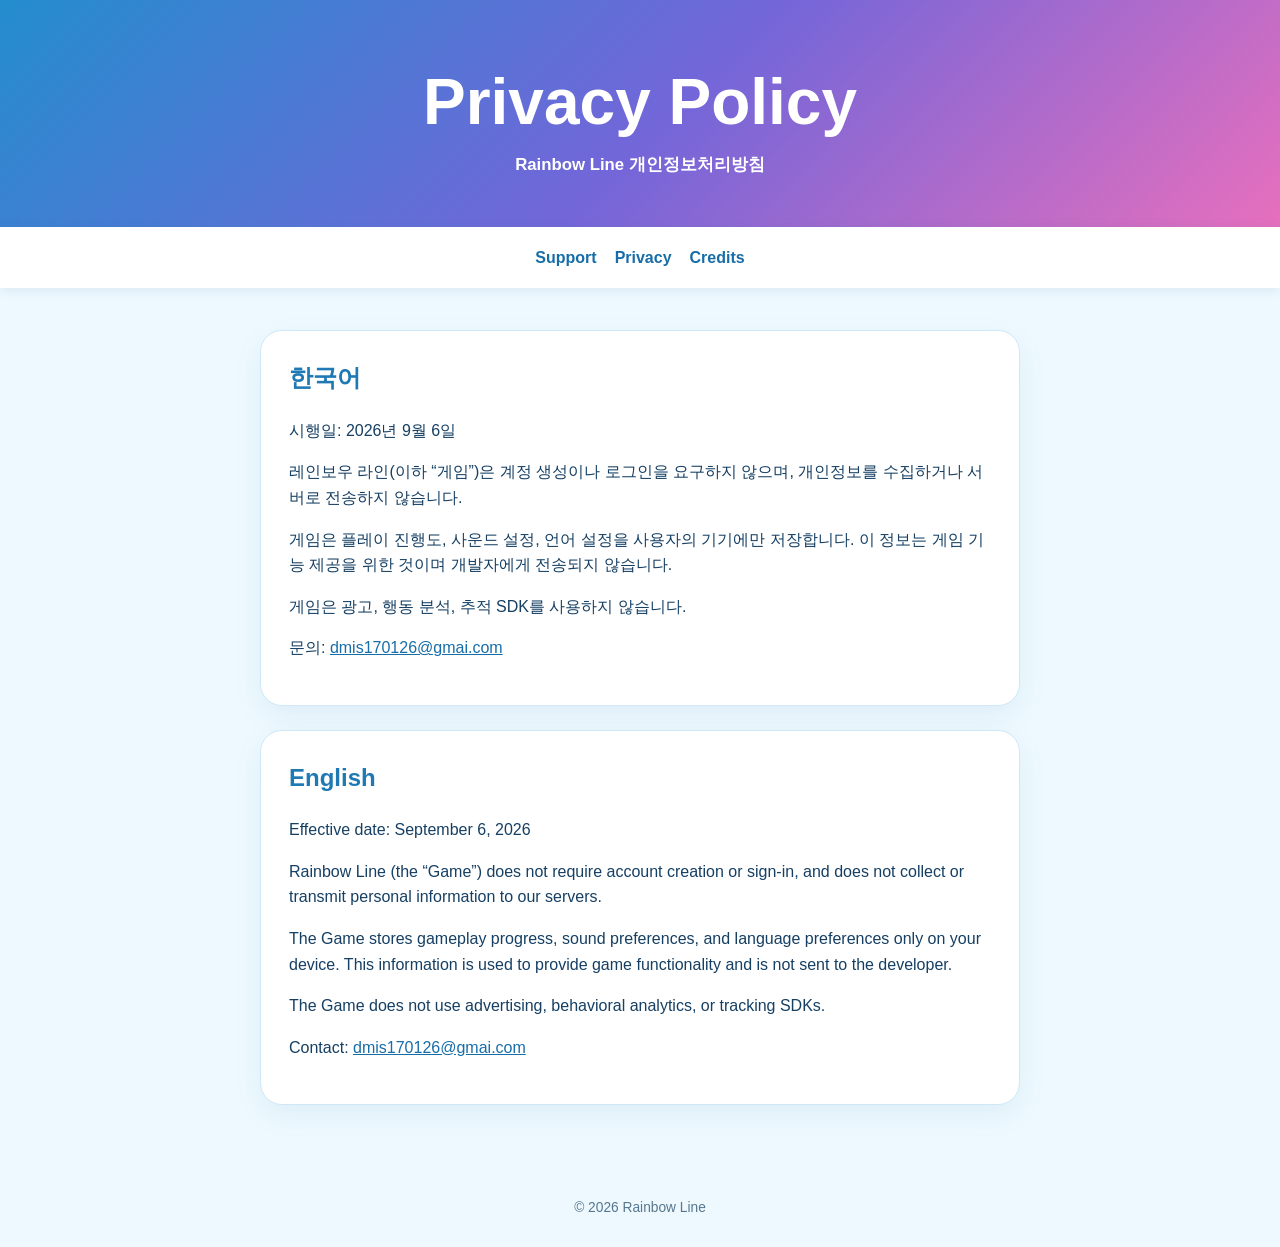
==== privacy/index.html @ c24e97aa "Add Rainbow Line support pages" ====
<!doctype html>
<html lang="ko">
  <head>
    <meta charset="UTF-8" />
    <meta name="viewport" content="width=device-width, initial-scale=1" />
    <title>Rainbow Line Privacy Policy</title>
    <link rel="stylesheet" href="/styles.css" />
  </head>
  <body>
    <header class="hero"><h1>Privacy Policy</h1><p>Rainbow Line 개인정보처리방침</p></header>
    <nav><a href="/">Support</a><a href="/privacy/">Privacy</a><a href="/credits/">Credits</a></nav>
    <main>
      <section>
        <h2>한국어</h2>
        <p>시행일: 2026년 9월 6일</p>
        <p>레인보우 라인(이하 “게임”)은 계정 생성이나 로그인을 요구하지 않으며, 개인정보를 수집하거나 서버로 전송하지 않습니다.</p>
        <p>게임은 플레이 진행도, 사운드 설정, 언어 설정을 사용자의 기기에만 저장합니다. 이 정보는 게임 기능 제공을 위한 것이며 개발자에게 전송되지 않습니다.</p>
        <p>게임은 광고, 행동 분석, 추적 SDK를 사용하지 않습니다.</p>
        <p>문의: <a href="mailto:dmis170126@gmai.com">dmis170126@gmai.com</a></p>
      </section>
      <section>
        <h2>English</h2>
        <p>Effective date: September 6, 2026</p>
        <p>Rainbow Line (the “Game”) does not require account creation or sign-in, and does not collect or transmit personal information to our servers.</p>
        <p>The Game stores gameplay progress, sound preferences, and language preferences only on your device. This information is used to provide game functionality and is not sent to the developer.</p>
        <p>The Game does not use advertising, behavioral analytics, or tracking SDKs.</p>
        <p>Contact: <a href="mailto:dmis170126@gmai.com">dmis170126@gmai.com</a></p>
      </section>
    </main>
    <footer>© 2026 Rainbow Line</footer>
  </body>
</html>
---- styles.css ----
:root {
  color-scheme: light;
  font-family: -apple-system, BlinkMacSystemFont, "Segoe UI", sans-serif;
  color: #153f63;
  background: #eef9ff;
}

* { box-sizing: border-box; }
body { min-width: 320px; margin: 0; line-height: 1.6; }
a { color: #176da8; }
.hero { padding: 70px 24px 48px; color: #fff; text-align: center; background: linear-gradient(135deg, #238dce, #7366d9 52%, #e76fbd); }
.hero h1 { margin: 0; font-size: clamp(2.2rem, 8vw, 4rem); line-height: 1; }
.hero p { max-width: 580px; margin: 18px auto 0; font-size: 1.05rem; font-weight: 600; }
nav { display: flex; justify-content: center; gap: 18px; padding: 18px 20px; background: #fff; box-shadow: 0 2px 12px rgba(39, 107, 151, .12); }
nav a { font-weight: 800; text-decoration: none; }
main { width: min(100% - 40px, 760px); margin: 42px auto 64px; }
section { margin: 24px 0; padding: 28px; border: 1px solid #cfe8f7; border-radius: 22px; background: #fff; box-shadow: 0 10px 28px rgba(43, 109, 155, .08); }
h2 { margin-top: 0; color: #1f79b4; }
.contact { display: inline-block; padding: 12px 17px; border-radius: 12px; color: #fff; font-weight: 800; text-decoration: none; background: #268fd1; }
.note { color: #507a99; font-size: .92rem; }
.credit-list { padding: 0; list-style: none; }
.credit-list li { padding: 13px 0; border-bottom: 1px solid #dcecf6; }
.credit-list strong, .credit-list span { display: block; }
.credit-list span { color: #5b7d95; font-size: .92rem; }
footer { padding: 28px; color: #56778e; text-align: center; font-size: .86rem; }
@media (max-width: 520px) { .hero { padding-top: 55px; } section { padding: 22px; } }
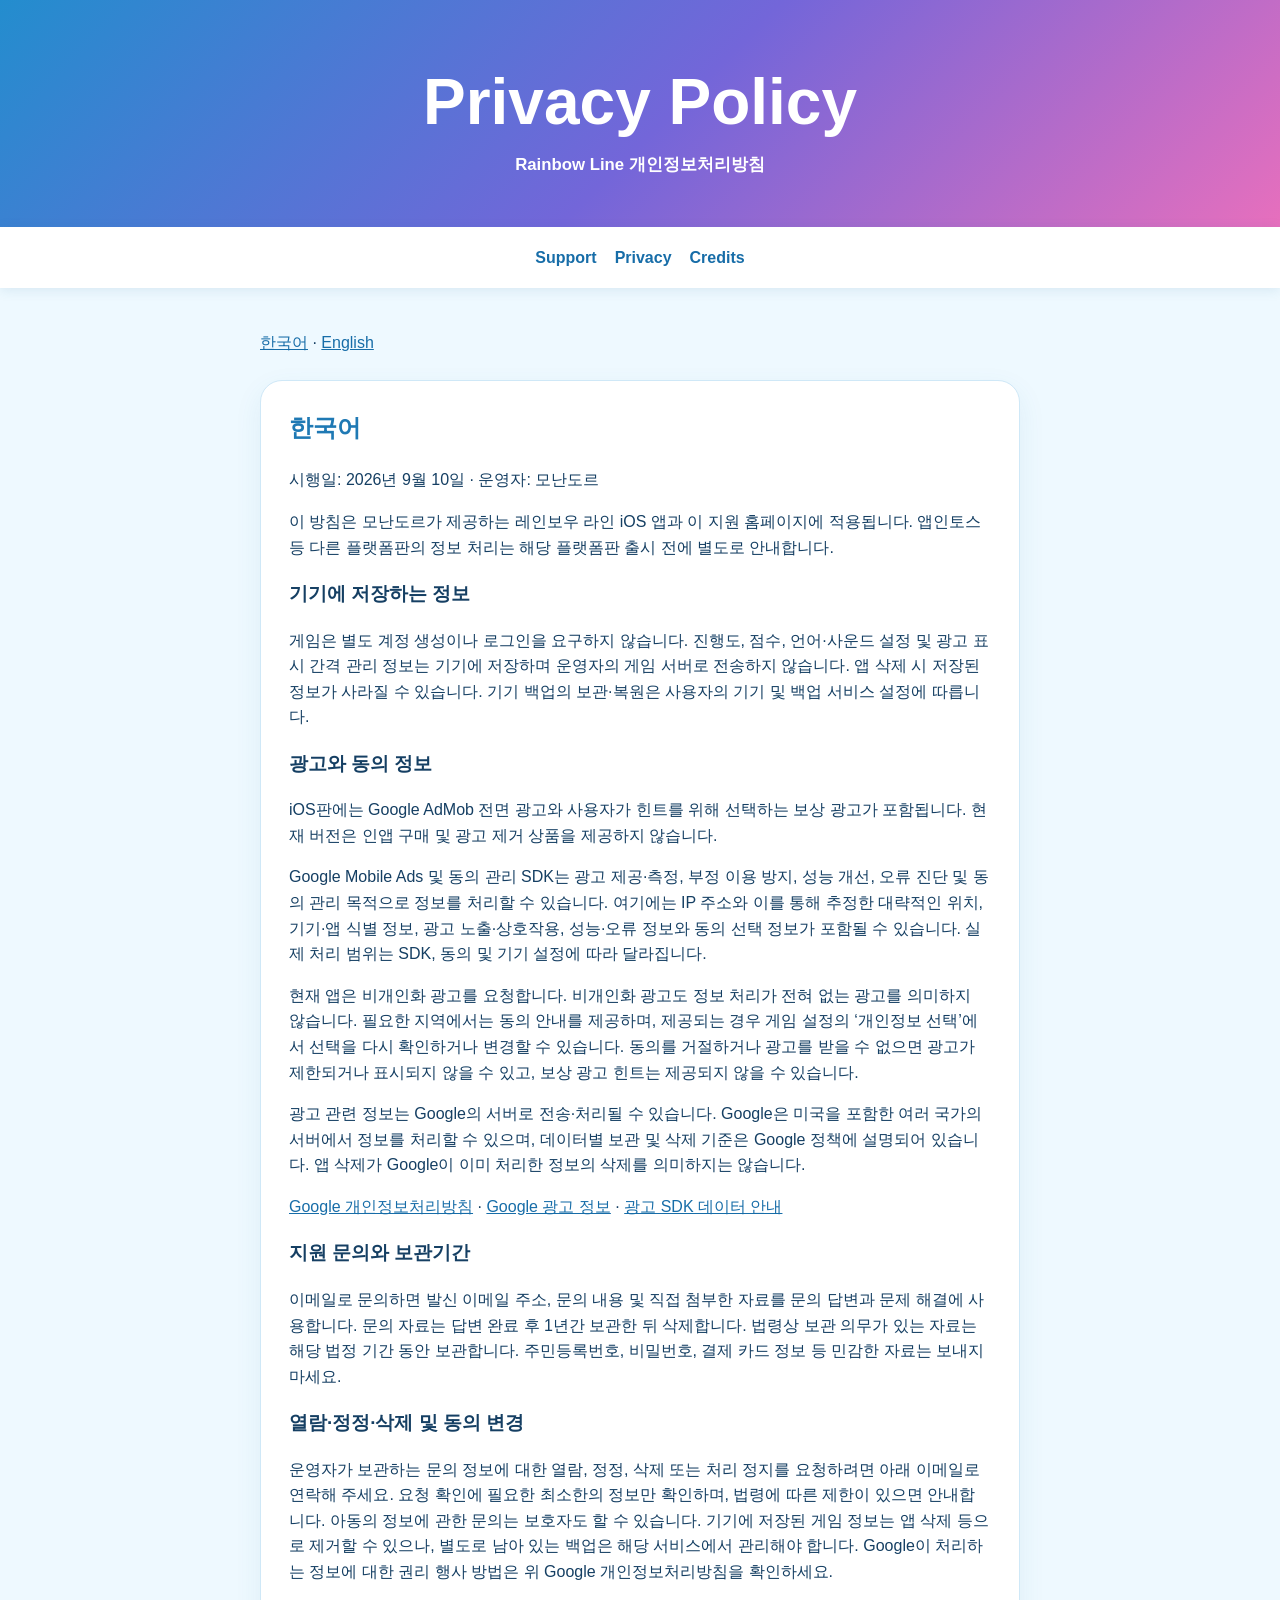
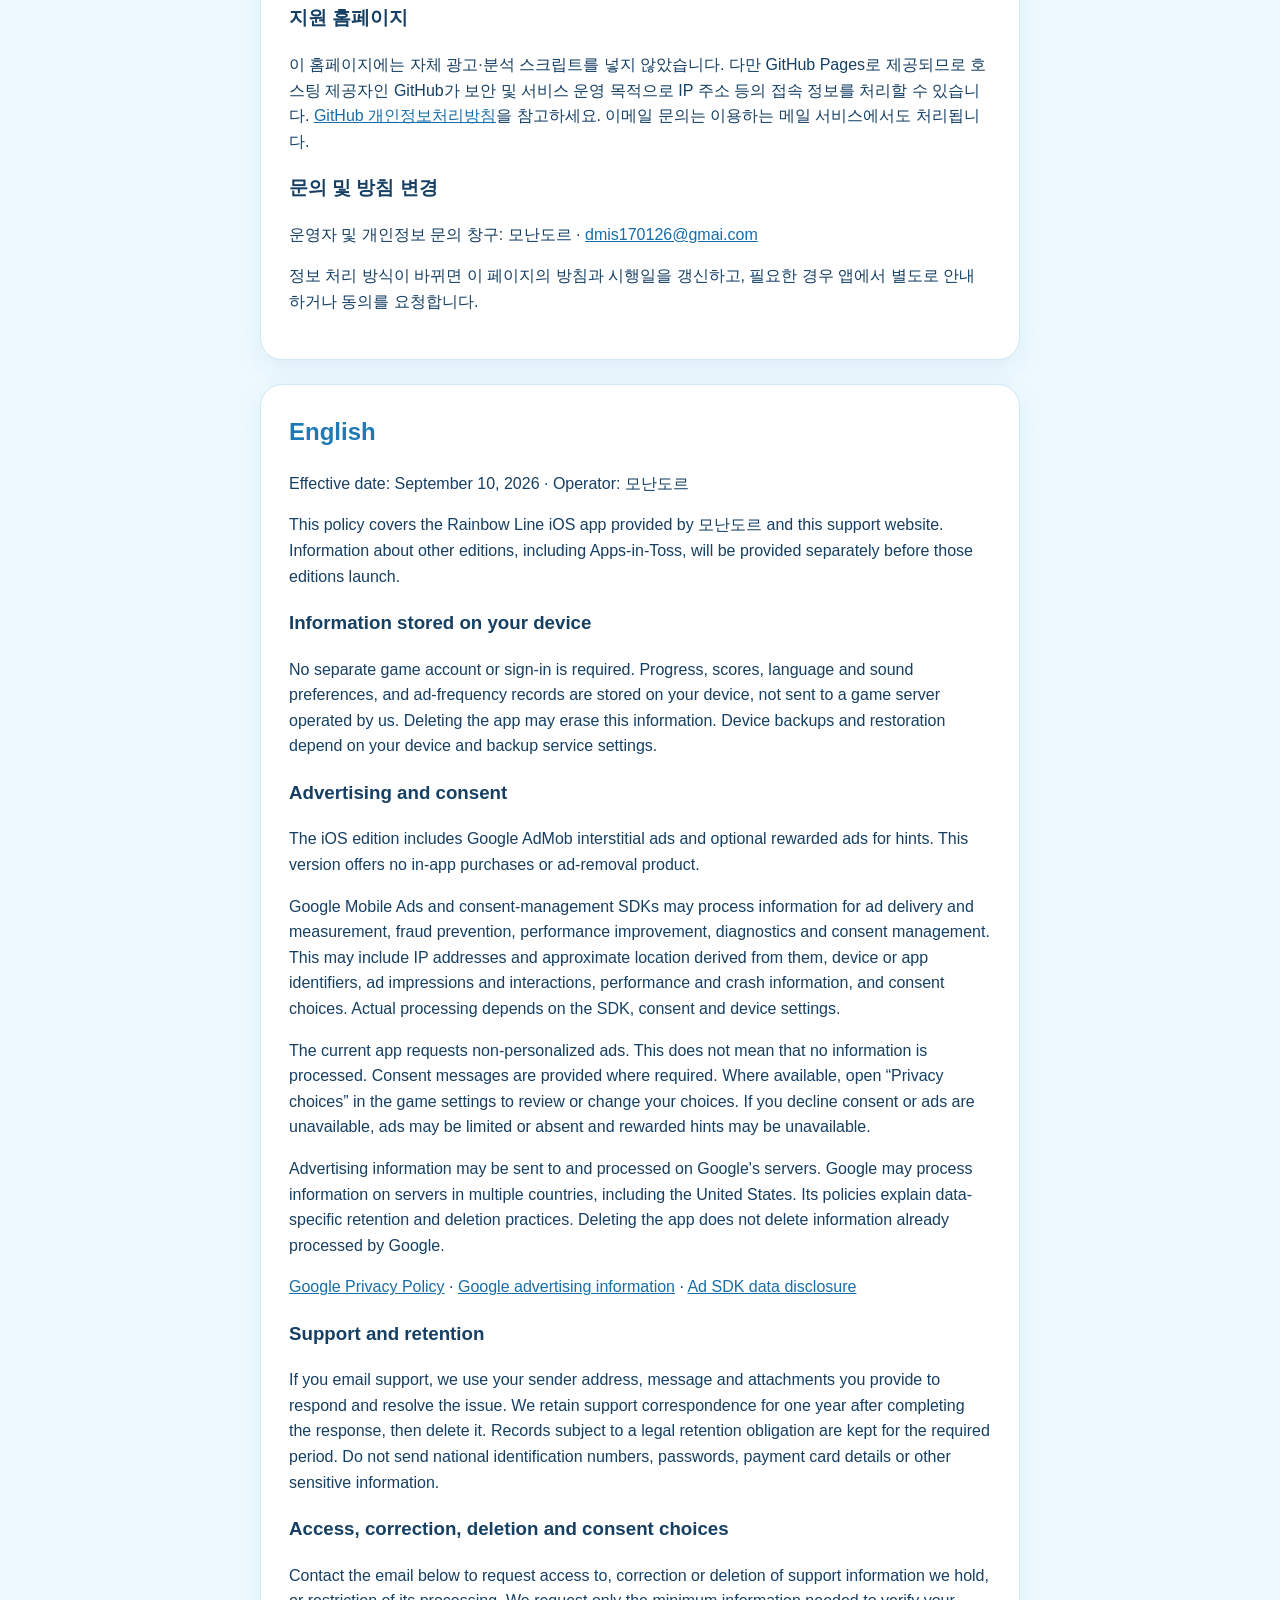
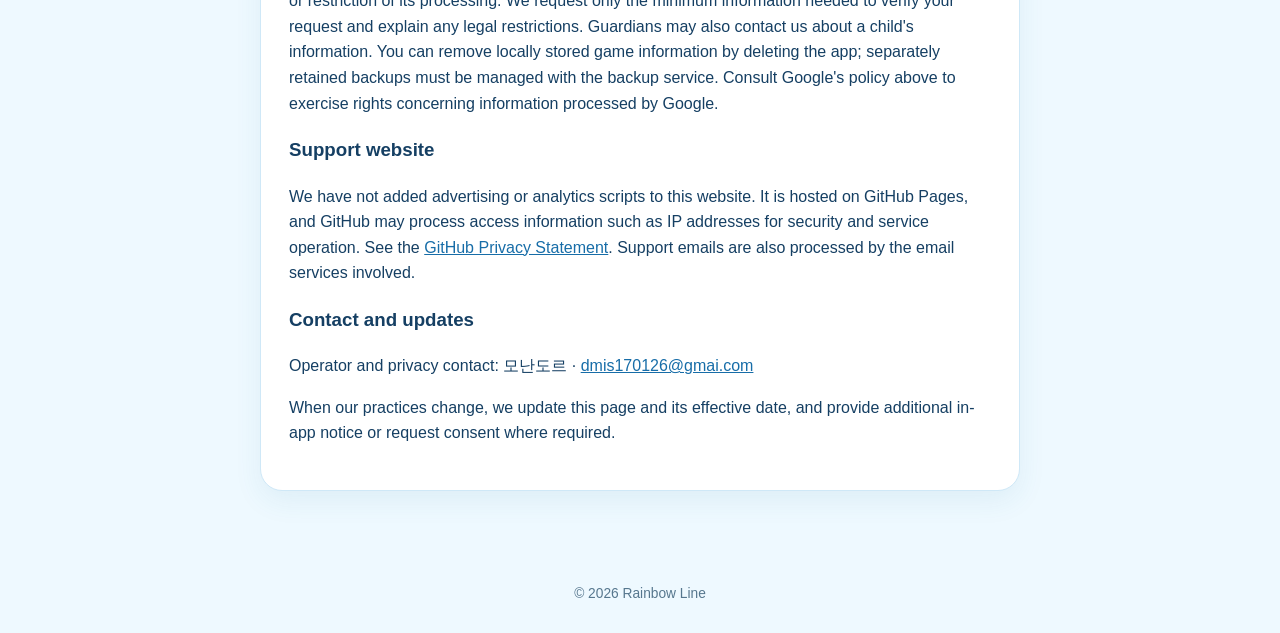
==== commit 8c123397: "Update support and privacy policy for ad-supported iOS release" ====
--- a/privacy/index.html
+++ b/privacy/index.html
@@ -10,21 +10,50 @@
     <header class="hero"><h1>Privacy Policy</h1><p>Rainbow Line 개인정보처리방침</p></header>
     <nav><a href="/">Support</a><a href="/privacy/">Privacy</a><a href="/credits/">Credits</a></nav>
     <main>
-      <section>
+      <p><a href="#ko" lang="ko">한국어</a> · <a href="#en" lang="en">English</a></p>
+      <section id="ko" lang="ko">
         <h2>한국어</h2>
-        <p>시행일: 2026년 9월 6일</p>
-        <p>레인보우 라인(이하 “게임”)은 계정 생성이나 로그인을 요구하지 않으며, 개인정보를 수집하거나 서버로 전송하지 않습니다.</p>
-        <p>게임은 플레이 진행도, 사운드 설정, 언어 설정을 사용자의 기기에만 저장합니다. 이 정보는 게임 기능 제공을 위한 것이며 개발자에게 전송되지 않습니다.</p>
-        <p>게임은 광고, 행동 분석, 추적 SDK를 사용하지 않습니다.</p>
-        <p>문의: <a href="mailto:dmis170126@gmai.com">dmis170126@gmai.com</a></p>
+        <p>시행일: 2026년 9월 10일 · 운영자: 모난도르</p>
+        <p>이 방침은 모난도르가 제공하는 레인보우 라인 iOS 앱과 이 지원 홈페이지에 적용됩니다. 앱인토스 등 다른 플랫폼판의 정보 처리는 해당 플랫폼판 출시 전에 별도로 안내합니다.</p>
+        <h3>기기에 저장하는 정보</h3>
+        <p>게임은 별도 계정 생성이나 로그인을 요구하지 않습니다. 진행도, 점수, 언어·사운드 설정 및 광고 표시 간격 관리 정보는 기기에 저장하며 운영자의 게임 서버로 전송하지 않습니다. 앱 삭제 시 저장된 정보가 사라질 수 있습니다. 기기 백업의 보관·복원은 사용자의 기기 및 백업 서비스 설정에 따릅니다.</p>
+        <h3>광고와 동의 정보</h3>
+        <p>iOS판에는 Google AdMob 전면 광고와 사용자가 힌트를 위해 선택하는 보상 광고가 포함됩니다. 현재 버전은 인앱 구매 및 광고 제거 상품을 제공하지 않습니다.</p>
+        <p>Google Mobile Ads 및 동의 관리 SDK는 광고 제공·측정, 부정 이용 방지, 성능 개선, 오류 진단 및 동의 관리 목적으로 정보를 처리할 수 있습니다. 여기에는 IP 주소와 이를 통해 추정한 대략적인 위치, 기기·앱 식별 정보, 광고 노출·상호작용, 성능·오류 정보와 동의 선택 정보가 포함될 수 있습니다. 실제 처리 범위는 SDK, 동의 및 기기 설정에 따라 달라집니다.</p>
+        <p>현재 앱은 비개인화 광고를 요청합니다. 비개인화 광고도 정보 처리가 전혀 없는 광고를 의미하지 않습니다. 필요한 지역에서는 동의 안내를 제공하며, 제공되는 경우 게임 설정의 ‘개인정보 선택’에서 선택을 다시 확인하거나 변경할 수 있습니다. 동의를 거절하거나 광고를 받을 수 없으면 광고가 제한되거나 표시되지 않을 수 있고, 보상 광고 힌트는 제공되지 않을 수 있습니다.</p>
+        <p>광고 관련 정보는 Google의 서버로 전송·처리될 수 있습니다. Google은 미국을 포함한 여러 국가의 서버에서 정보를 처리할 수 있으며, 데이터별 보관 및 삭제 기준은 Google 정책에 설명되어 있습니다. 앱 삭제가 Google이 이미 처리한 정보의 삭제를 의미하지는 않습니다.</p>
+        <p><a href="https://policies.google.com/privacy?hl=ko">Google 개인정보처리방침</a> · <a href="https://policies.google.com/technologies/ads?hl=ko">Google 광고 정보</a> · <a href="https://developers.google.com/admob/ios/privacy/data-disclosure?hl=ko">광고 SDK 데이터 안내</a></p>
+        <h3>지원 문의와 보관기간</h3>
+        <p>이메일로 문의하면 발신 이메일 주소, 문의 내용 및 직접 첨부한 자료를 문의 답변과 문제 해결에 사용합니다. 문의 자료는 답변 완료 후 1년간 보관한 뒤 삭제합니다. 법령상 보관 의무가 있는 자료는 해당 법정 기간 동안 보관합니다. 주민등록번호, 비밀번호, 결제 카드 정보 등 민감한 자료는 보내지 마세요.</p>
+        <h3>열람·정정·삭제 및 동의 변경</h3>
+        <p>운영자가 보관하는 문의 정보에 대한 열람, 정정, 삭제 또는 처리 정지를 요청하려면 아래 이메일로 연락해 주세요. 요청 확인에 필요한 최소한의 정보만 확인하며, 법령에 따른 제한이 있으면 안내합니다. 아동의 정보에 관한 문의는 보호자도 할 수 있습니다. 기기에 저장된 게임 정보는 앱 삭제 등으로 제거할 수 있으나, 별도로 남아 있는 백업은 해당 서비스에서 관리해야 합니다. Google이 처리하는 정보에 대한 권리 행사 방법은 위 Google 개인정보처리방침을 확인하세요.</p>
+        <h3>지원 홈페이지</h3>
+        <p>이 홈페이지에는 자체 광고·분석 스크립트를 넣지 않았습니다. 다만 GitHub Pages로 제공되므로 호스팅 제공자인 GitHub가 보안 및 서비스 운영 목적으로 IP 주소 등의 접속 정보를 처리할 수 있습니다. <a href="https://docs.github.com/en/site-policy/privacy-policies/github-general-privacy-statement">GitHub 개인정보처리방침</a>을 참고하세요. 이메일 문의는 이용하는 메일 서비스에서도 처리됩니다.</p>
+        <h3>문의 및 방침 변경</h3>
+        <p>운영자 및 개인정보 문의 창구: 모난도르 · <a href="mailto:dmis170126@gmai.com">dmis170126@gmai.com</a></p>
+        <p>정보 처리 방식이 바뀌면 이 페이지의 방침과 시행일을 갱신하고, 필요한 경우 앱에서 별도로 안내하거나 동의를 요청합니다.</p>
       </section>
-      <section>
+      <section id="en" lang="en">
         <h2>English</h2>
-        <p>Effective date: September 6, 2026</p>
-        <p>Rainbow Line (the “Game”) does not require account creation or sign-in, and does not collect or transmit personal information to our servers.</p>
-        <p>The Game stores gameplay progress, sound preferences, and language preferences only on your device. This information is used to provide game functionality and is not sent to the developer.</p>
-        <p>The Game does not use advertising, behavioral analytics, or tracking SDKs.</p>
-        <p>Contact: <a href="mailto:dmis170126@gmai.com">dmis170126@gmai.com</a></p>
+        <p>Effective date: September 10, 2026 · Operator: 모난도르</p>
+        <p>This policy covers the Rainbow Line iOS app provided by 모난도르 and this support website. Information about other editions, including Apps-in-Toss, will be provided separately before those editions launch.</p>
+        <h3>Information stored on your device</h3>
+        <p>No separate game account or sign-in is required. Progress, scores, language and sound preferences, and ad-frequency records are stored on your device, not sent to a game server operated by us. Deleting the app may erase this information. Device backups and restoration depend on your device and backup service settings.</p>
+        <h3>Advertising and consent</h3>
+        <p>The iOS edition includes Google AdMob interstitial ads and optional rewarded ads for hints. This version offers no in-app purchases or ad-removal product.</p>
+        <p>Google Mobile Ads and consent-management SDKs may process information for ad delivery and measurement, fraud prevention, performance improvement, diagnostics and consent management. This may include IP addresses and approximate location derived from them, device or app identifiers, ad impressions and interactions, performance and crash information, and consent choices. Actual processing depends on the SDK, consent and device settings.</p>
+        <p>The current app requests non-personalized ads. This does not mean that no information is processed. Consent messages are provided where required. Where available, open “Privacy choices” in the game settings to review or change your choices. If you decline consent or ads are unavailable, ads may be limited or absent and rewarded hints may be unavailable.</p>
+        <p>Advertising information may be sent to and processed on Google's servers. Google may process information on servers in multiple countries, including the United States. Its policies explain data-specific retention and deletion practices. Deleting the app does not delete information already processed by Google.</p>
+        <p><a href="https://policies.google.com/privacy?hl=en">Google Privacy Policy</a> · <a href="https://policies.google.com/technologies/ads?hl=en">Google advertising information</a> · <a href="https://developers.google.com/admob/ios/privacy/data-disclosure?hl=en">Ad SDK data disclosure</a></p>
+        <h3>Support and retention</h3>
+        <p>If you email support, we use your sender address, message and attachments you provide to respond and resolve the issue. We retain support correspondence for one year after completing the response, then delete it. Records subject to a legal retention obligation are kept for the required period. Do not send national identification numbers, passwords, payment card details or other sensitive information.</p>
+        <h3>Access, correction, deletion and consent choices</h3>
+        <p>Contact the email below to request access to, correction or deletion of support information we hold, or restriction of its processing. We request only the minimum information needed to verify your request and explain any legal restrictions. Guardians may also contact us about a child's information. You can remove locally stored game information by deleting the app; separately retained backups must be managed with the backup service. Consult Google's policy above to exercise rights concerning information processed by Google.</p>
+        <h3>Support website</h3>
+        <p>We have not added advertising or analytics scripts to this website. It is hosted on GitHub Pages, and GitHub may process access information such as IP addresses for security and service operation. See the <a href="https://docs.github.com/en/site-policy/privacy-policies/github-general-privacy-statement">GitHub Privacy Statement</a>. Support emails are also processed by the email services involved.</p>
+        <h3>Contact and updates</h3>
+        <p>Operator and privacy contact: 모난도르 · <a href="mailto:dmis170126@gmai.com">dmis170126@gmai.com</a></p>
+        <p>When our practices change, we update this page and its effective date, and provide additional in-app notice or request consent where required.</p>
       </section>
     </main>
     <footer>© 2026 Rainbow Line</footer>
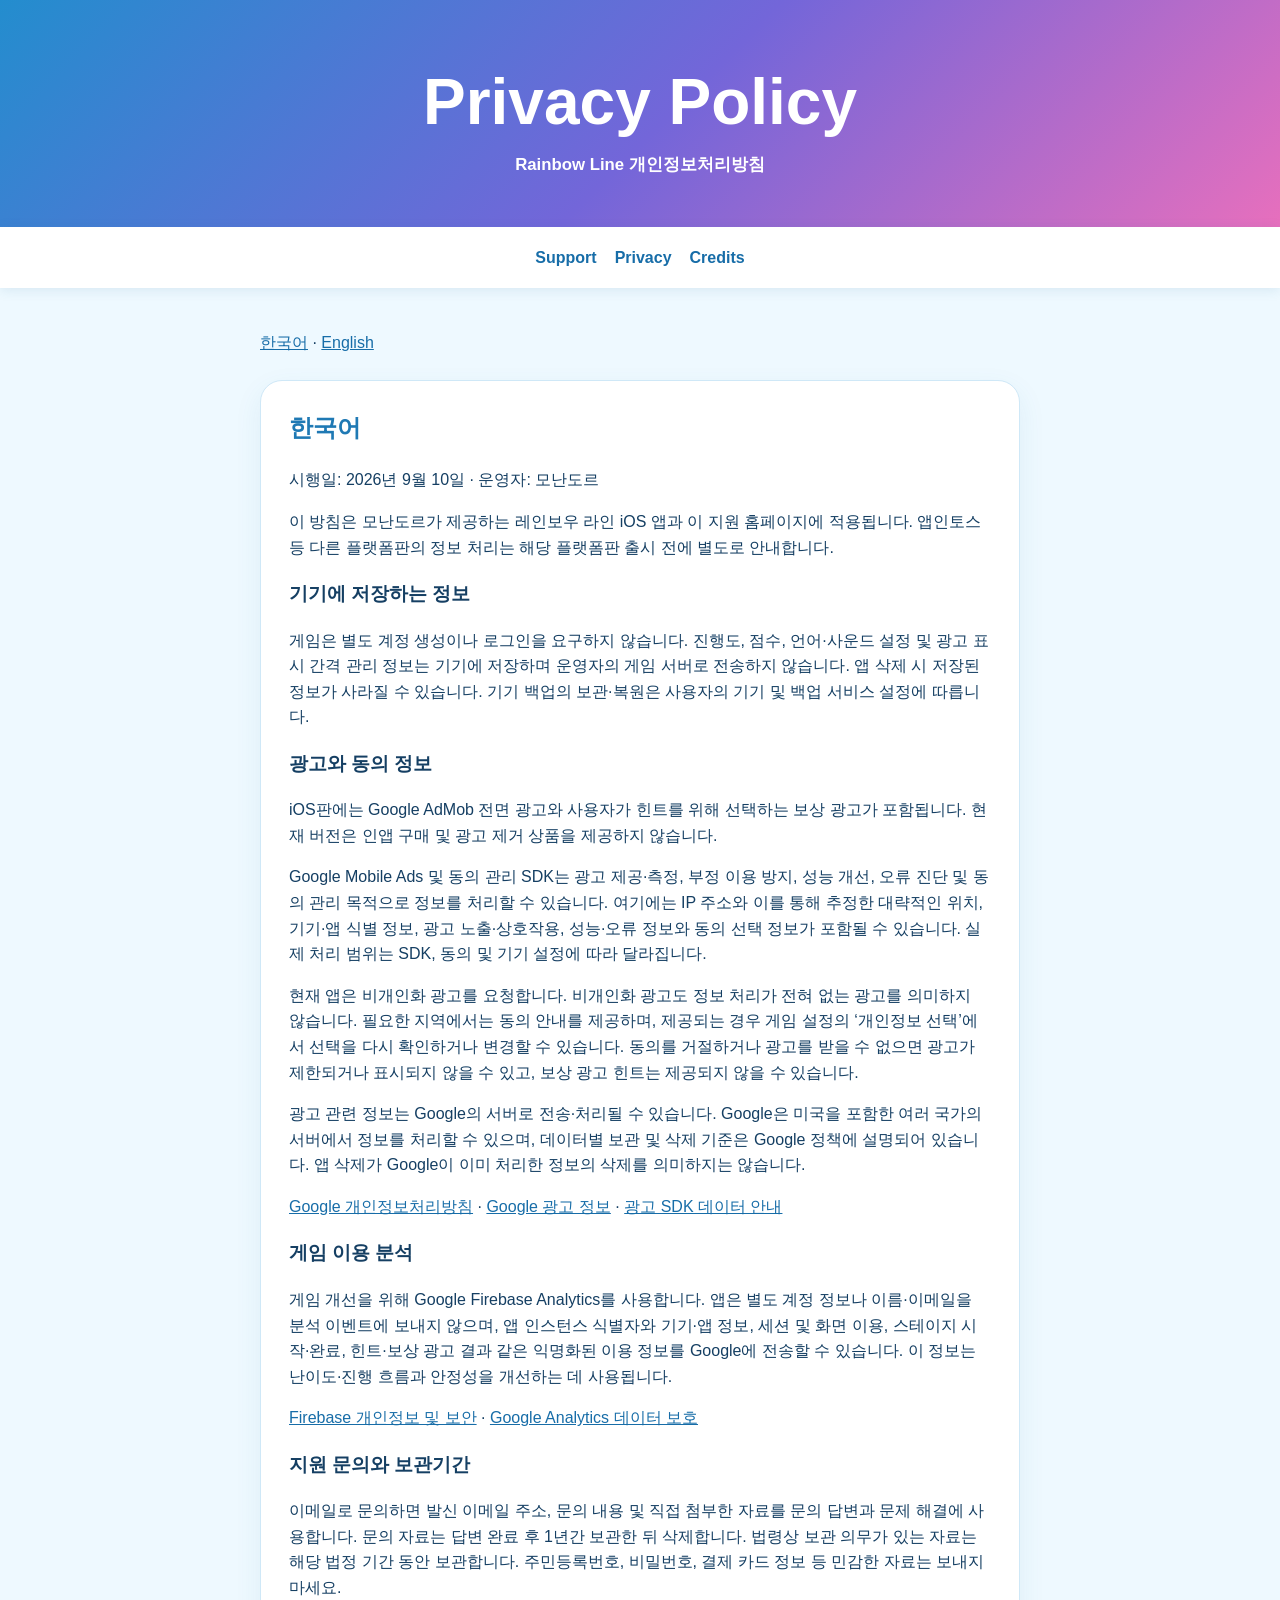
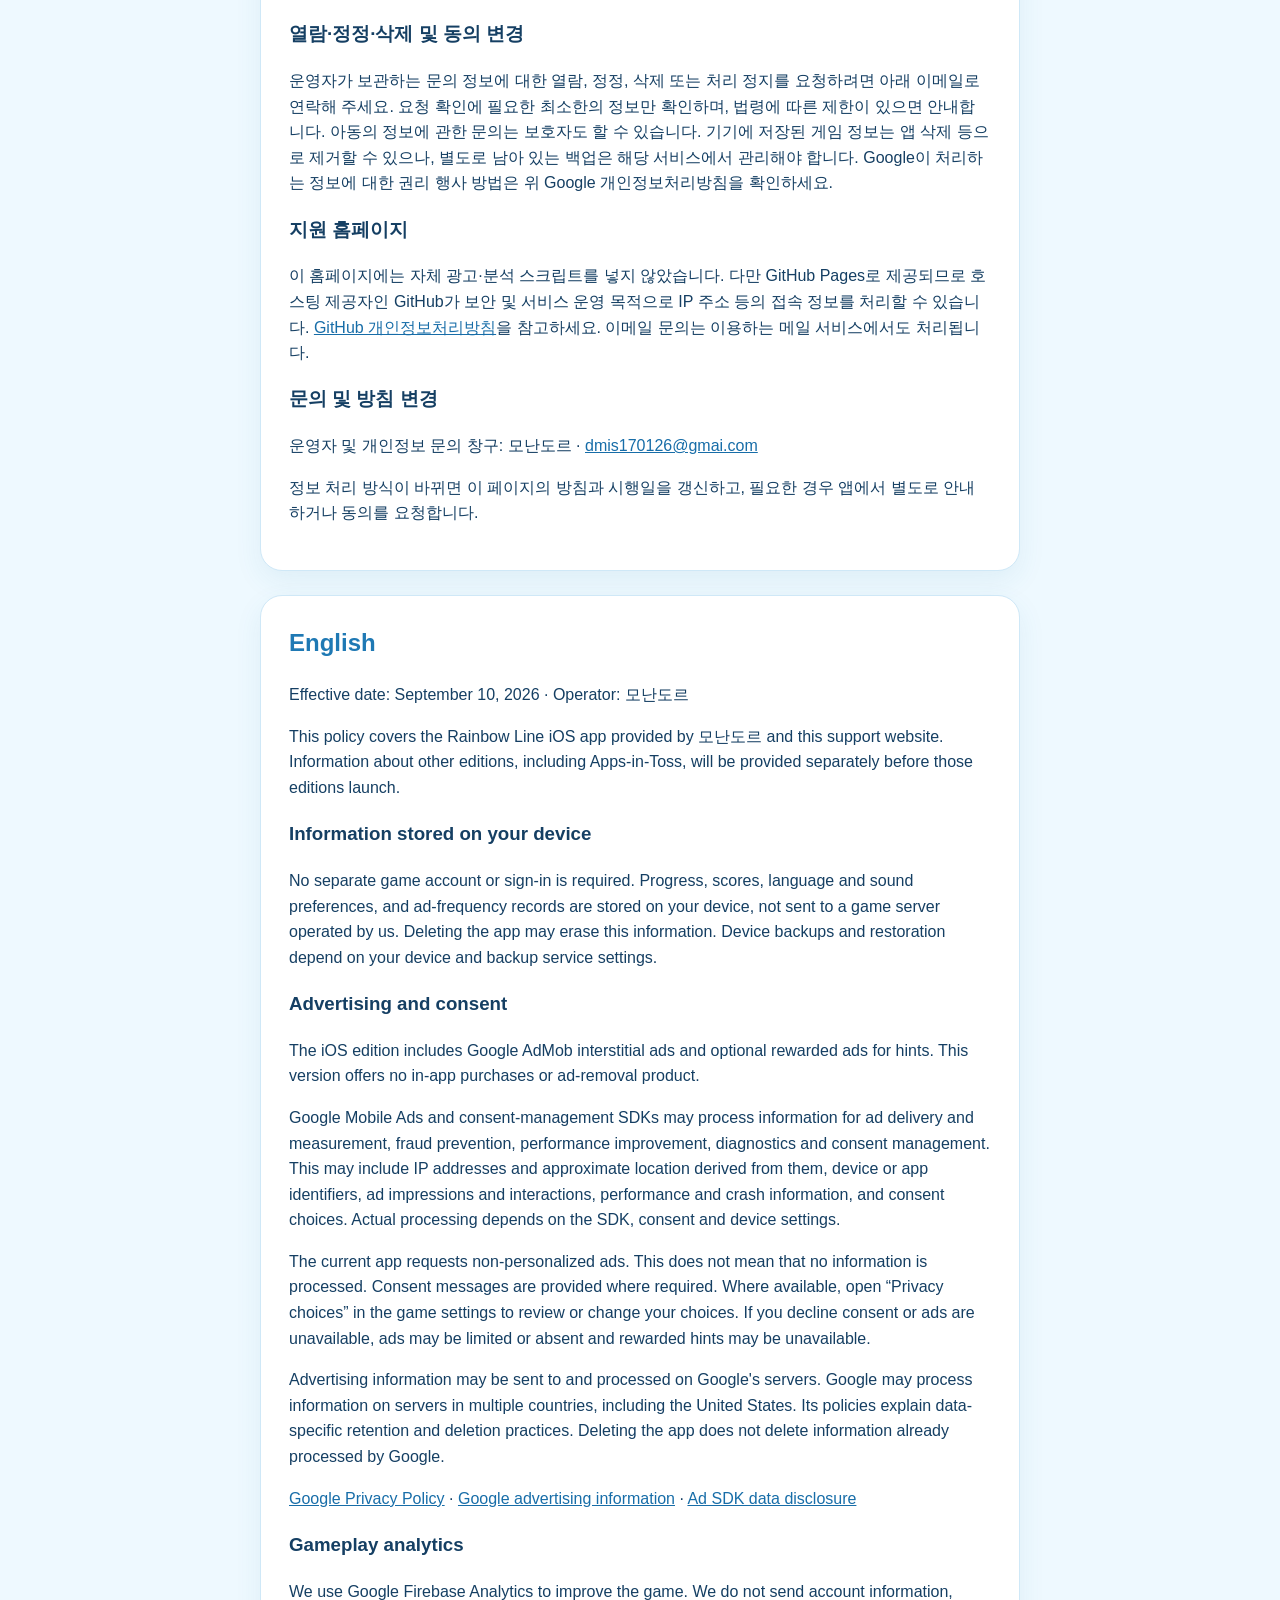
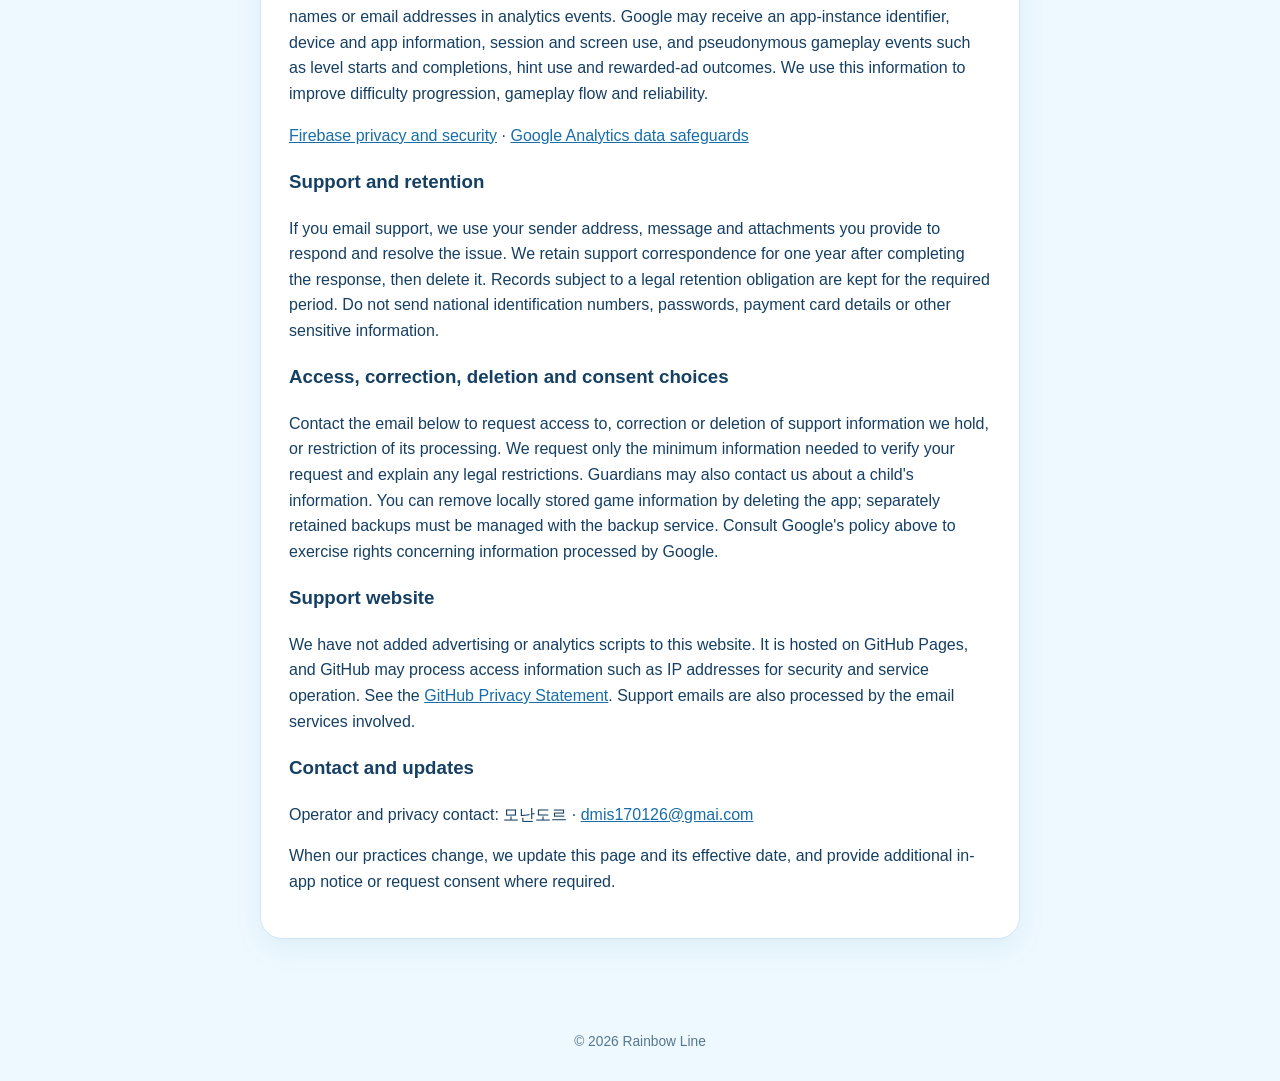
==== commit 07463c3c: "Add Firebase analytics privacy disclosure" ====
--- a/privacy/index.html
+++ b/privacy/index.html
@@ -23,6 +23,9 @@
         <p>현재 앱은 비개인화 광고를 요청합니다. 비개인화 광고도 정보 처리가 전혀 없는 광고를 의미하지 않습니다. 필요한 지역에서는 동의 안내를 제공하며, 제공되는 경우 게임 설정의 ‘개인정보 선택’에서 선택을 다시 확인하거나 변경할 수 있습니다. 동의를 거절하거나 광고를 받을 수 없으면 광고가 제한되거나 표시되지 않을 수 있고, 보상 광고 힌트는 제공되지 않을 수 있습니다.</p>
         <p>광고 관련 정보는 Google의 서버로 전송·처리될 수 있습니다. Google은 미국을 포함한 여러 국가의 서버에서 정보를 처리할 수 있으며, 데이터별 보관 및 삭제 기준은 Google 정책에 설명되어 있습니다. 앱 삭제가 Google이 이미 처리한 정보의 삭제를 의미하지는 않습니다.</p>
         <p><a href="https://policies.google.com/privacy?hl=ko">Google 개인정보처리방침</a> · <a href="https://policies.google.com/technologies/ads?hl=ko">Google 광고 정보</a> · <a href="https://developers.google.com/admob/ios/privacy/data-disclosure?hl=ko">광고 SDK 데이터 안내</a></p>
+        <h3>게임 이용 분석</h3>
+        <p>게임 개선을 위해 Google Firebase Analytics를 사용합니다. 앱은 별도 계정 정보나 이름·이메일을 분석 이벤트에 보내지 않으며, 앱 인스턴스 식별자와 기기·앱 정보, 세션 및 화면 이용, 스테이지 시작·완료, 힌트·보상 광고 결과 같은 익명화된 이용 정보를 Google에 전송할 수 있습니다. 이 정보는 난이도·진행 흐름과 안정성을 개선하는 데 사용됩니다.</p>
+        <p><a href="https://firebase.google.com/support/privacy?hl=ko">Firebase 개인정보 및 보안</a> · <a href="https://support.google.com/analytics/answer/6004245?hl=ko">Google Analytics 데이터 보호</a></p>
         <h3>지원 문의와 보관기간</h3>
         <p>이메일로 문의하면 발신 이메일 주소, 문의 내용 및 직접 첨부한 자료를 문의 답변과 문제 해결에 사용합니다. 문의 자료는 답변 완료 후 1년간 보관한 뒤 삭제합니다. 법령상 보관 의무가 있는 자료는 해당 법정 기간 동안 보관합니다. 주민등록번호, 비밀번호, 결제 카드 정보 등 민감한 자료는 보내지 마세요.</p>
         <h3>열람·정정·삭제 및 동의 변경</h3>
@@ -45,6 +48,9 @@
         <p>The current app requests non-personalized ads. This does not mean that no information is processed. Consent messages are provided where required. Where available, open “Privacy choices” in the game settings to review or change your choices. If you decline consent or ads are unavailable, ads may be limited or absent and rewarded hints may be unavailable.</p>
         <p>Advertising information may be sent to and processed on Google's servers. Google may process information on servers in multiple countries, including the United States. Its policies explain data-specific retention and deletion practices. Deleting the app does not delete information already processed by Google.</p>
         <p><a href="https://policies.google.com/privacy?hl=en">Google Privacy Policy</a> · <a href="https://policies.google.com/technologies/ads?hl=en">Google advertising information</a> · <a href="https://developers.google.com/admob/ios/privacy/data-disclosure?hl=en">Ad SDK data disclosure</a></p>
+        <h3>Gameplay analytics</h3>
+        <p>We use Google Firebase Analytics to improve the game. We do not send account information, names or email addresses in analytics events. Google may receive an app-instance identifier, device and app information, session and screen use, and pseudonymous gameplay events such as level starts and completions, hint use and rewarded-ad outcomes. We use this information to improve difficulty progression, gameplay flow and reliability.</p>
+        <p><a href="https://firebase.google.com/support/privacy?hl=en">Firebase privacy and security</a> · <a href="https://support.google.com/analytics/answer/6004245?hl=en">Google Analytics data safeguards</a></p>
         <h3>Support and retention</h3>
         <p>If you email support, we use your sender address, message and attachments you provide to respond and resolve the issue. We retain support correspondence for one year after completing the response, then delete it. Records subject to a legal retention obligation are kept for the required period. Do not send national identification numbers, passwords, payment card details or other sensitive information.</p>
         <h3>Access, correction, deletion and consent choices</h3>
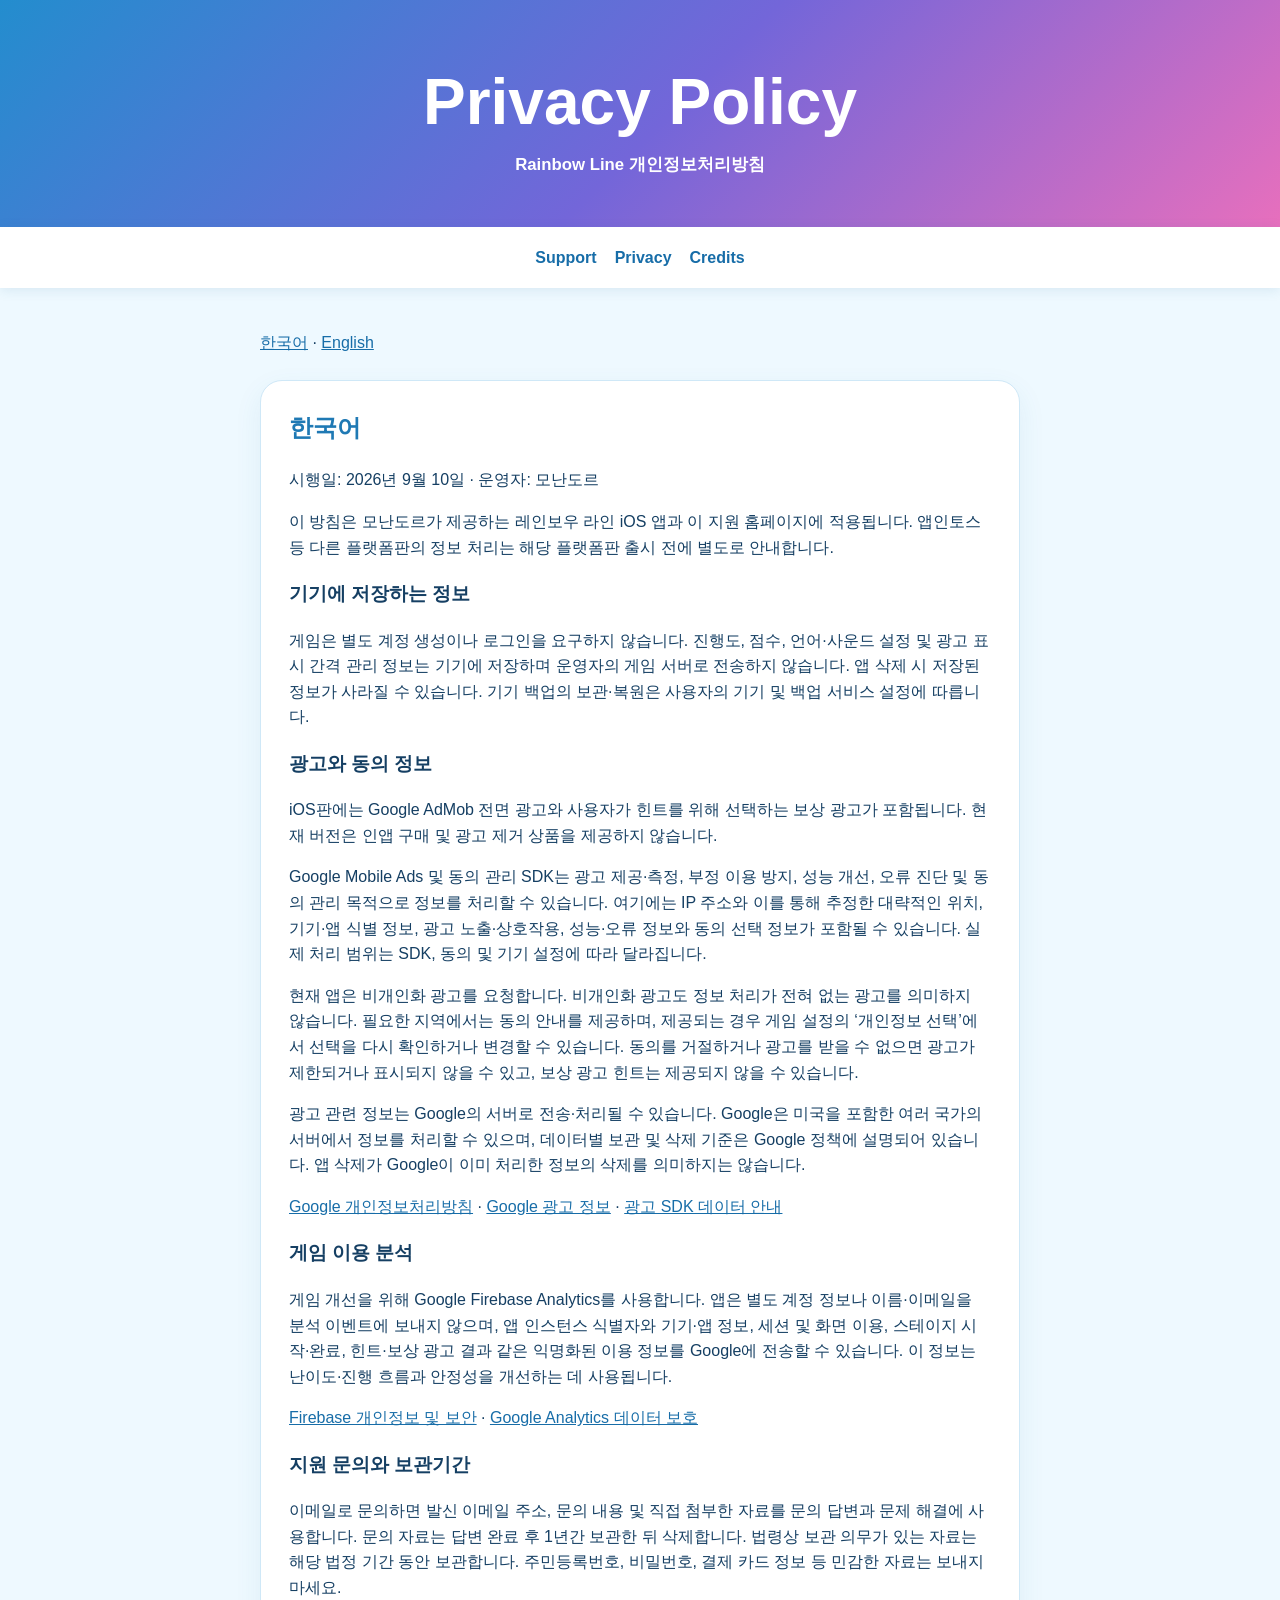
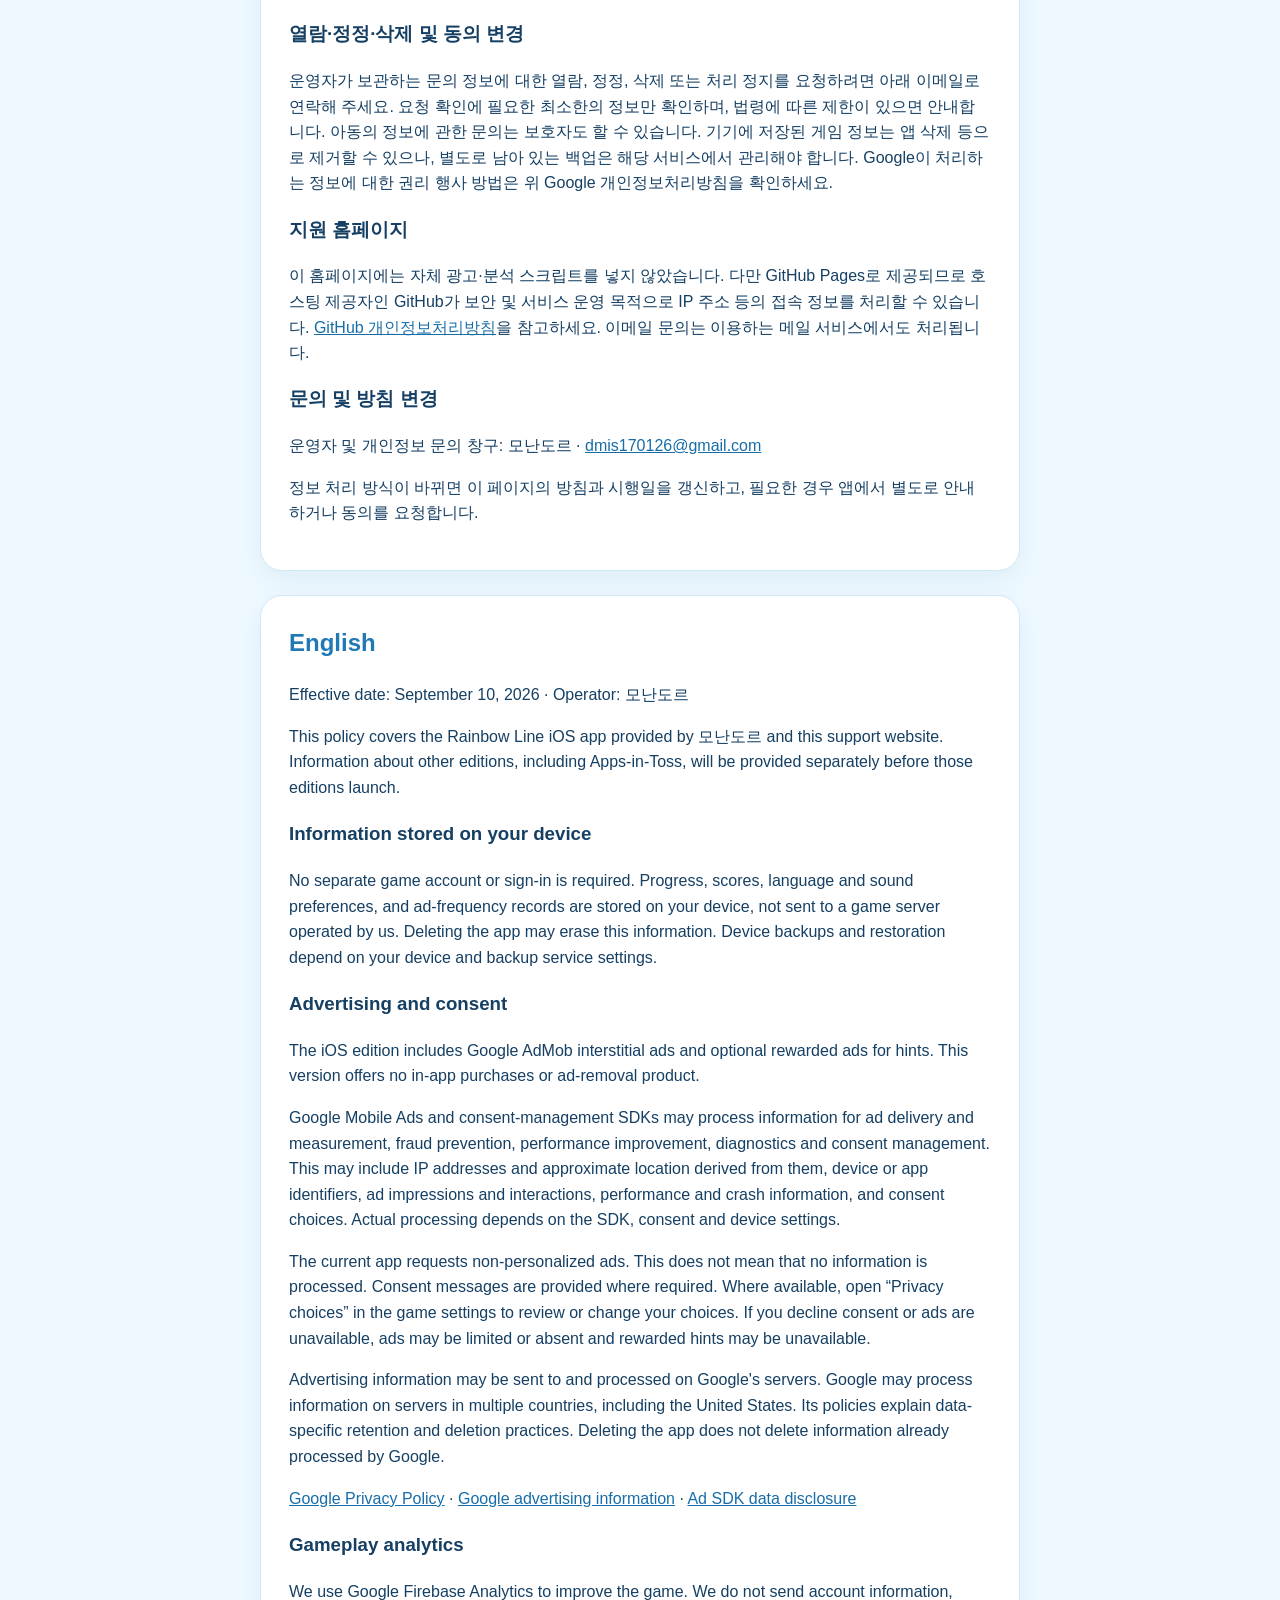
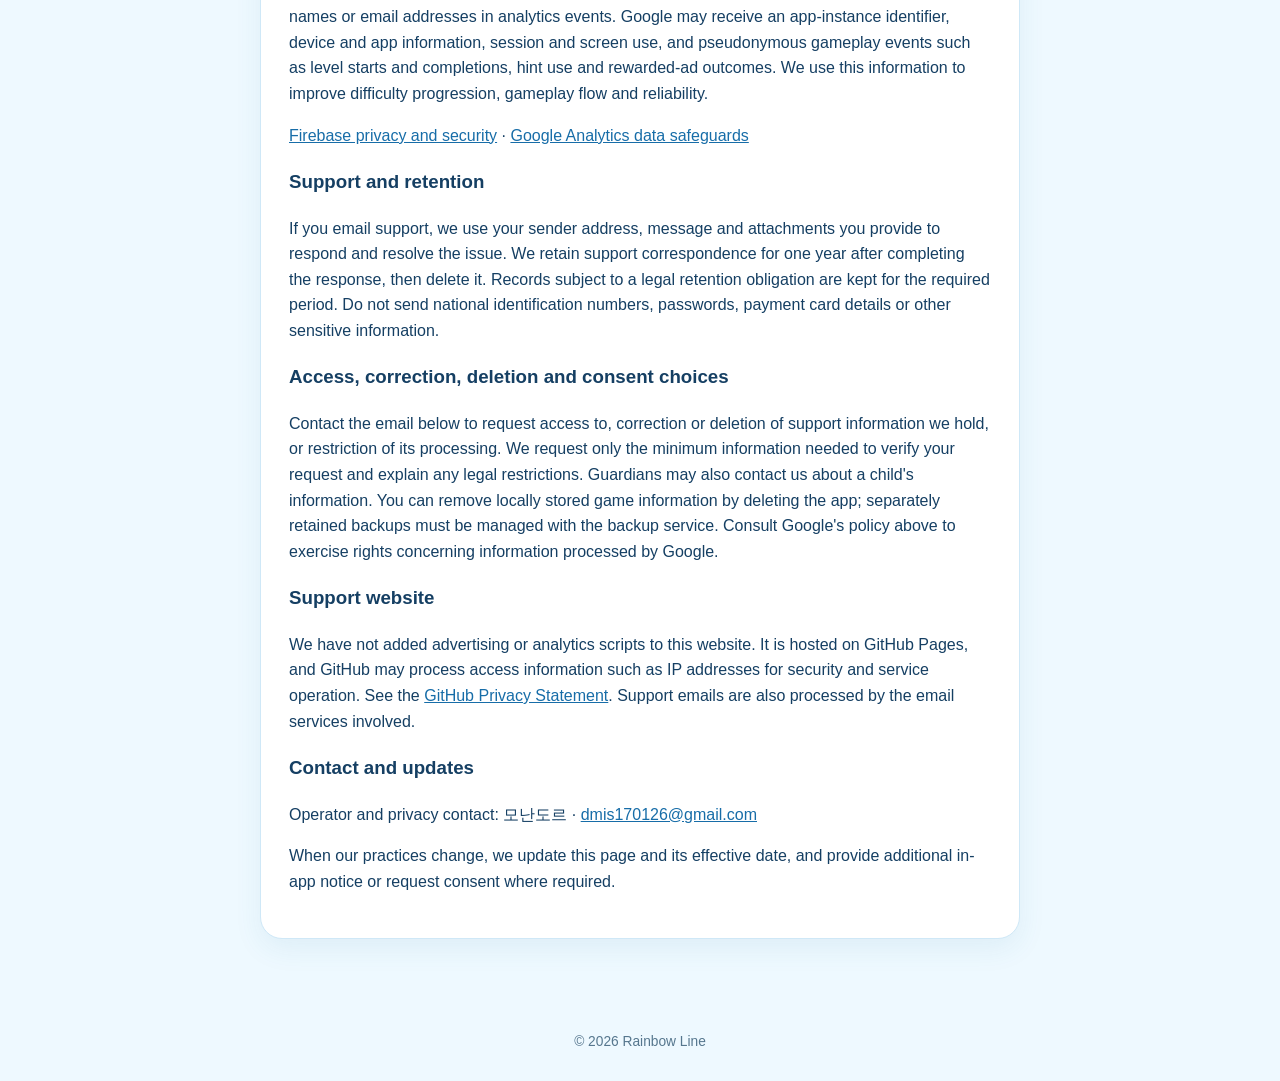
==== commit f1982a4d: "Fix support email address" ====
--- a/privacy/index.html
+++ b/privacy/index.html
@@ -33,7 +33,7 @@
         <h3>지원 홈페이지</h3>
         <p>이 홈페이지에는 자체 광고·분석 스크립트를 넣지 않았습니다. 다만 GitHub Pages로 제공되므로 호스팅 제공자인 GitHub가 보안 및 서비스 운영 목적으로 IP 주소 등의 접속 정보를 처리할 수 있습니다. <a href="https://docs.github.com/en/site-policy/privacy-policies/github-general-privacy-statement">GitHub 개인정보처리방침</a>을 참고하세요. 이메일 문의는 이용하는 메일 서비스에서도 처리됩니다.</p>
         <h3>문의 및 방침 변경</h3>
-        <p>운영자 및 개인정보 문의 창구: 모난도르 · <a href="mailto:dmis170126@gmai.com">dmis170126@gmai.com</a></p>
+        <p>운영자 및 개인정보 문의 창구: 모난도르 · <a href="mailto:dmis170126@gmail.com">dmis170126@gmail.com</a></p>
         <p>정보 처리 방식이 바뀌면 이 페이지의 방침과 시행일을 갱신하고, 필요한 경우 앱에서 별도로 안내하거나 동의를 요청합니다.</p>
       </section>
       <section id="en" lang="en">
@@ -58,7 +58,7 @@
         <h3>Support website</h3>
         <p>We have not added advertising or analytics scripts to this website. It is hosted on GitHub Pages, and GitHub may process access information such as IP addresses for security and service operation. See the <a href="https://docs.github.com/en/site-policy/privacy-policies/github-general-privacy-statement">GitHub Privacy Statement</a>. Support emails are also processed by the email services involved.</p>
         <h3>Contact and updates</h3>
-        <p>Operator and privacy contact: 모난도르 · <a href="mailto:dmis170126@gmai.com">dmis170126@gmai.com</a></p>
+        <p>Operator and privacy contact: 모난도르 · <a href="mailto:dmis170126@gmail.com">dmis170126@gmail.com</a></p>
         <p>When our practices change, we update this page and its effective date, and provide additional in-app notice or request consent where required.</p>
       </section>
     </main>
